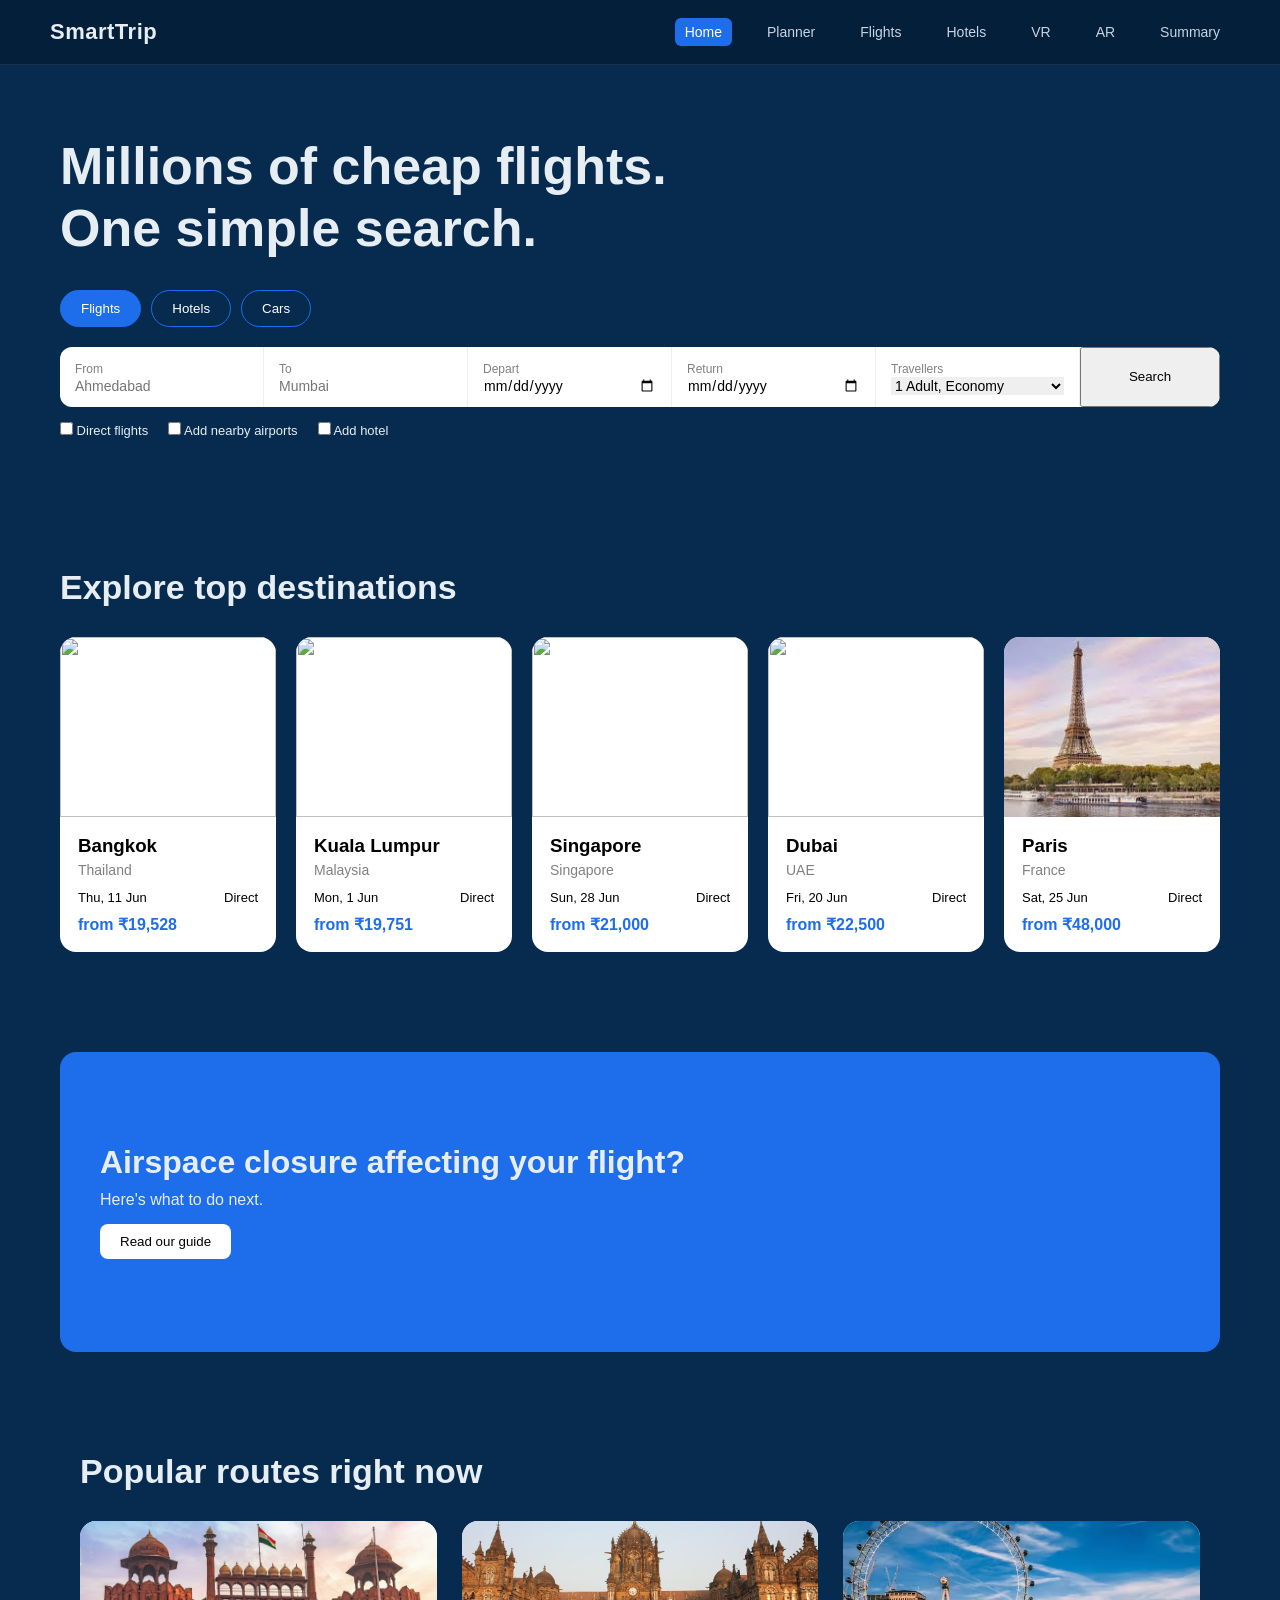
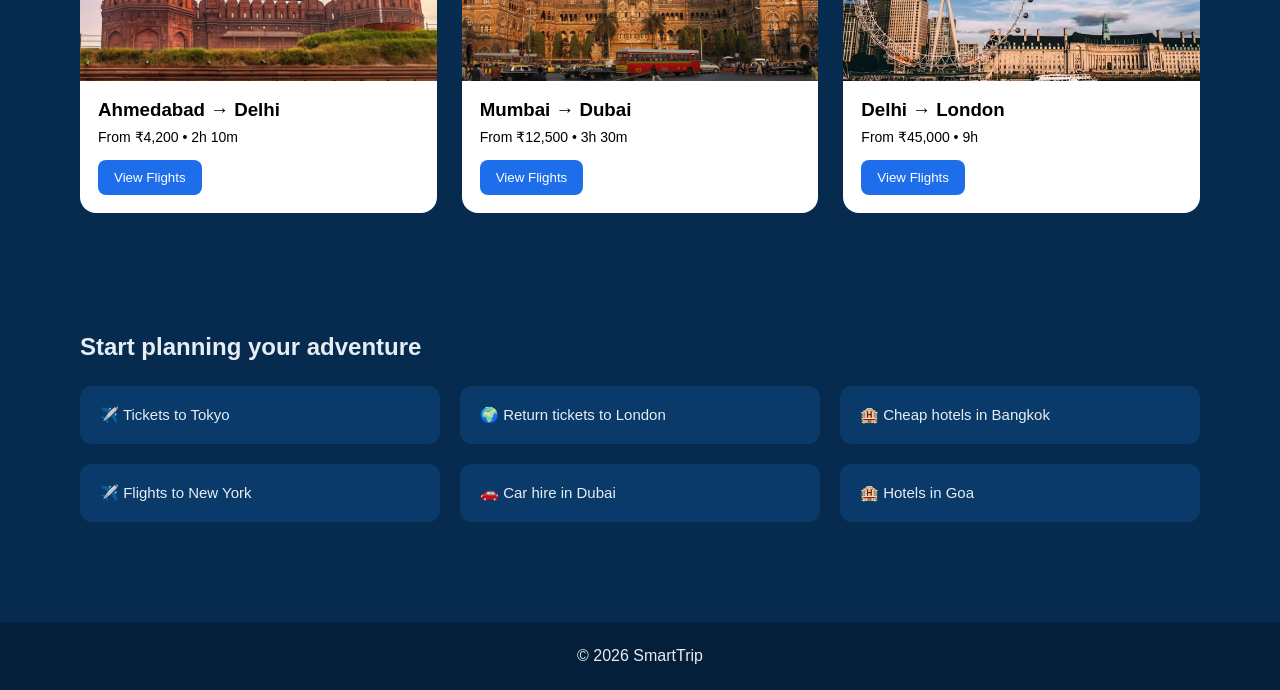
==== index.html @ 6f410078 "Add files via upload" ====
<!DOCTYPE html>
<html lang="en">
<head>
  <meta charset="UTF-8">
  <title>SmartTrip</title>
  <link rel="stylesheet" href="css/style.css">
</head>
<body>

<!-- NAVBAR -->
<header class="navbar">

  <div class="logo">SmartTrip</div>

  <!-- HAMBURGER (mobile) -->
  <div class="menu-toggle" onclick="toggleMenu()">☰</div>

  <nav class="nav-links" id="navLinks">
    <a href="index.html">Home</a>
    <a href="planner.html">Planner</a>
    <a href="booking.html">Flights</a>
    <a href="hotels.html">Hotels</a>
    <a href="vr.html">VR</a>
    <a href="ar.html">AR</a>
    <a href="summary.html">Summary</a>
  </nav>

</header>

<!-- HERO -->
<section class="hero">
  <div class="hero-content">
    <h1>Millions of cheap flights.<br>One simple search.</h1>

    <!-- TABS -->
    <div class="tabs">
      <button class="active">Flights</button>
      <button>Hotels</button>
      <button>Cars</button>
    </div>

    <!-- SEARCH BAR -->
    <div class="search-container">

      <div class="input-box">
        <label>From</label>
        <input id="from" placeholder="Ahmedabad">
      </div>

      <div class="input-box">
        <label>To</label>
        <input id="to" placeholder="Mumbai">
      </div>

      <div class="input-box">
        <label>Depart</label>
        <input id="depart" type="date">
      </div>

      <div class="input-box">
        <label>Return</label>
        <input id="return" type="date">
      </div>

      <div class="input-box">
        <label>Travellers</label>
        <select id="travelers">
          <option>1 Adult, Economy</option>
          <option>2 Adults, Economy</option>
        </select>
      </div>

    <button onclick="searchFlights()">Search</button>
    </div>

    <!-- OPTIONS -->
    <div class="options">
      <label><input type="checkbox"> Direct flights</label>
      <label><input type="checkbox"> Add nearby airports</label>
      <label><input type="checkbox"> Add hotel</label>
    </div>

  </div>
</section>

<!-- QUICK CARDS -->
<section class="destinations-section">

  <h2>Explore top destinations</h2>

  <div class="destinations-grid">

    <!-- CARD -->
    <div class="destination-card">
      <div class="destination-img">
        <img src="https://content.skyscnr.com/m/fe0aae1ac5d477ea/original/sync_206568682_2024_BenA_Bangkok_ChaoprayaRiverCruise_27536671_3989.jpg">
      </div>

      <div class="destination-content">
        <h3>Bangkok</h3>
        <p>Thailand</p>

        <div class="destination-info">
          <span>Thu, 11 Jun</span>
          <span>Direct</span>
        </div>

        <div class="price">from ₹19,528</div>
      </div>
    </div>

    <div class="destination-card">
      <div class="destination-img">
        <img src="https://content.skyscnr.com/dc3bc489366201fb1350f7537bf039cd/stock-photo-sunrise-view-in-kuala-lumpur-city-centre-102472231.jpg">
      </div>

      <div class="destination-content">
        <h3>Kuala Lumpur</h3>
        <p>Malaysia</p>

        <div class="destination-info">
          <span>Mon, 1 Jun</span>
          <span>Direct</span>
        </div>

        <div class="price">from ₹19,751</div>
      </div>
    </div>

    <div class="destination-card">
      <div class="destination-img">
        <img src="https://content.skyscnr.com/m/34b1fa8843e83657/original/GettyImages-485972972.jpg">
      </div>

      <div class="destination-content">
        <h3>Singapore</h3>
        <p>Singapore</p>

        <div class="destination-info">
          <span>Sun, 28 Jun</span>
          <span>Direct</span>
        </div>

        <div class="price">from ₹21,000</div>
      </div>
    </div>

    <div class="destination-card">
    <div class="destination-img">
      <img src="https://content.skyscnr.com/89752adf383cb4193b53df7bb2635ded/GettyImages-477327968.jpg">
    </div>
    <div class="destination-content">
      <h3>Dubai</h3>
      <p>UAE</p>
      <div class="destination-info">
        <span>Fri, 20 Jun</span>
        <span>Direct</span>
      </div>
      <div class="price">from ₹22,500</div>
    </div>
  </div>

  <div class="destination-card">
    <div class="destination-img">
      <img src="[data-uri]">
    </div>
    <div class="destination-content">
      <h3>Paris</h3>
      <p>France</p>
      <div class="destination-info">
        <span>Sat, 25 Jun</span>
        <span>Direct</span>
      </div>
      <div class="price">from ₹48,000</div>
    </div>
  </div>

  </div>

</section>

<!-- PROMO SECTION -->
<section class="promo">
  <div class="promo-text">
    <h2>Airspace closure affecting your flight?</h2>
    <p>Here's what to do next.</p>
    <button>Read our guide</button>
  </div>

  <div class="promo-img"></div>
</section>

<!-- FLIGHTS LIST -->
<section class="routes-section">

  <h2>Popular routes right now</h2>

  <div class="routes-grid">

    <!-- CARD -->
    <div class="route-card">
      <div class="route-img">
        <img src="AdobeStock_264584185-scaled.jpeg">
      </div>

      <div class="route-content">
        <h3>Ahmedabad → Delhi</h3>
        <p>From ₹4,200 • 2h 10m</p>
        <button>View Flights</button>
      </div>
    </div>

    <div class="route-card">
      <div class="route-img">
        <img src="6362166797_88d84af6f8_b-1.jpg">
      </div>

      <div class="route-content">
        <h3>Mumbai → Dubai</h3>
        <p>From ₹12,500 • 3h 30m</p>
        <button>View Flights</button>
      </div>
    </div>

    <div class="route-card">
      <div class="route-img">
        <img src="london.avif">
      </div>

      <div class="route-content">
        <h3>Delhi → London</h3>
        <p>From ₹45,000 • 9h</p>
        <button>View Flights</button>
      </div>
    </div>

  </div>

</section>

<!-- EXPLORE -->
<section class="explore-section">

  <h2>Start planning your adventure</h2>

  <div class="explore-grid">

    <div class="explore-card">✈️ Tickets to Tokyo</div>
    <div class="explore-card">🌍 Return tickets to London</div>
    <div class="explore-card">🏨 Cheap hotels in Bangkok</div>
    <div class="explore-card">✈️ Flights to New York</div>
    <div class="explore-card">🚗 Car hire in Dubai</div>
    <div class="explore-card">🏨 Hotels in Goa</div>

  </div>

</section>

<!-- FOOTER -->
<footer class="footer">
  <p>© 2026 SmartTrip</p>
</footer>

<script src="js/app.js"></script>
</body>
</html>
---- css/style.css ----
/* RESET */
* {
  margin: 0;
  padding: 0;
  box-sizing: border-box;
  font-family: 'Segoe UI', sans-serif;
}

body {
  background: #062B4F;
  color: #e6edf3;
}

/* NAVBAR */
.navbar {
  display: flex;
  justify-content: space-between;
  align-items: center;
  padding: 18px 50px;
  background: #041f3a;
  border-bottom: 1px solid rgba(255,255,255,0.08);
}

.logo {
  font-size: 22px;
  font-weight: 700;
  letter-spacing: 0.5px;
}

.nav-links {
  display: flex;
  align-items: center;
  gap: 25px;
}

.nav-links a {
  color: #c7d4e3;
  text-decoration: none;
  font-size: 14px;
  transition: 0.2s;
}

.nav-links a:hover {
  color: white;
}

/* HERO */
.hero {
  padding: 70px 60px;
}

.hero h1 {
  font-size: 52px;
  font-weight: 700;
  line-height: 1.2;
  margin-bottom: 30px;
}

/* TABS */
.tabs {
  display: flex;
  gap: 10px;
  margin-bottom: 20px;
}

.tabs button {
  padding: 10px 20px;
  border-radius: 25px;
  border: 1px solid #1E6DEB;
  background: transparent;
  color: white;
  cursor: pointer;
  transition: 0.2s;
}

.tabs button.active,
.tabs button:hover {
  background: #1E6DEB;
}

/* SEARCH BAR */
.search-container {
  display: grid;
  grid-template-columns: repeat(5, 1fr) 140px;
  background: white;
  border-radius: 12px;
  overflow: hidden;
  margin-top: 15px;
}

.input-box {
  padding: 12px 15px;
  border-right: 1px solid #eee;
  color: black;
}

.input-box label {
  font-size: 12px;
  color: gray;
}

.input-box input,
.input-box select {
  width: 100%;
  border: none;
  outline: none;
  font-size: 14px;
}

.search-btn {
  background: #1E6DEB;
  color: white;
  border: none;
  font-weight: 600;
  cursor: pointer;
  transition: 0.2s;
}

.search-btn:hover {
  background: #1557c5;
}

/* OPTIONS */
.options {
  margin-top: 15px;
  display: flex;
  gap: 20px;
  font-size: 13px;
}

/* SECTIONS */
.section {
  padding: 60px;
}

.section h2 {
  margin-bottom: 25px;
}

/* CARDS */
.cards {
  display: grid;
  grid-template-columns: repeat(3, 1fr);
  gap: 25px;
}

.card {
  background: white;
  color: black;
  padding: 20px;
  border-radius: 14px;
  transition: 0.2s;
}

.card:hover {
  transform: translateY(-5px);
}

.card h3 {
  margin-bottom: 10px;
}

.card button {
  margin-top: 15px;
  padding: 10px;
  background: #1E6DEB;
  border: none;
  color: white;
  border-radius: 8px;
  cursor: pointer;
}

/* QUICK */
.quick-section {
  display: flex;
  gap: 20px;
  padding: 40px 60px;
}

.quick-card {
  flex: 1;
  background: #0a3a6a;
  padding: 25px;
  border-radius: 12px;
  text-align: center;
  font-weight: 500;
  cursor: pointer;
  transition: 0.2s;
}

.quick-card:hover {
  background: #114c8c;
}

/* PROMO */
.promo {
  display: flex;
  align-items: center;
  justify-content: space-between;
  margin: 40px 60px;
  padding: 40px;
  background: #1E6DEB;
  border-radius: 16px;
}

.promo-text h2 {
  font-size: 32px;
  margin-bottom: 10px;
}

.promo-text button {
  margin-top: 15px;
  padding: 10px 20px;
  border: none;
  background: white;
  color: black;
  border-radius: 8px;
  cursor: pointer;
}

.promo-img {
  width: 40%;
  height: 220px;
  border-radius: 12px;
  background: url('https://images.unsplash.com/photo-1502920917128-1aa500764ce7') center/cover;
}

/* FOOTER */
.footer {
  text-align: center;
  padding: 25px;
  background: #041f3a;
  margin-top: 40px;
}

/* RESPONSIVE */
@media (max-width: 900px) {
  .search-container {
    grid-template-columns: 1fr;
  }

  .cards {
    grid-template-columns: 1fr;
  }

  .promo {
    flex-direction: column;
  }

  .promo-img {
    width: 100%;
    margin-top: 20px;
  }
}

/* SUMMARY PAGE */

.summary-container {
  padding: 60px;
  max-width: 1200px;
  margin: auto;
}

.summary-container h1 {
  margin-bottom: 30px;
}

/* GRID */
.summary-grid {
  display: grid;
  grid-template-columns: 2fr 1fr;
  gap: 25px;
}

/* CARDS */
.summary-card {
  background: white;
  color: black;
  padding: 25px;
  border-radius: 14px;
  margin-bottom: 20px;
  line-height: 1.6;
}

.summary-card h3 {
  margin-bottom: 12px;
}

/* RIGHT SIDE */
.summary-right .summary-card {
  margin-bottom: 20px;
}

.highlight {
  background: #1E6DEB;
  color: white;
}

/* BUTTON */
.primary-btn {
  width: 100%;
  padding: 15px;
  background: #1E6DEB;
  border: none;
  color: white;
  border-radius: 10px;
  font-size: 16px;
  cursor: pointer;
}

/* RESPONSIVE */
@media(max-width: 900px){
  .summary-grid {
    grid-template-columns: 1fr;
  }
}

/* PLANNER PAGE */

.planner-container {
  max-width: 1200px;
  margin: auto;
  padding: 60px 40px;
}

/* HEADER */
.planner-header {
  margin-bottom: 25px;
}

.planner-header h1 {
  font-size: 40px;
  margin-bottom: 8px;
}

.planner-header p {
  color: #9fb3c8;
}

/* GRID FIX */
.planner-grid {
  display: grid;
  grid-template-columns: repeat(3, 1fr);
  gap: 25px;
}

/* CARDS */
.planner-card {
  background: white;
  color: black;
  padding: 25px;
  border-radius: 16px;
  transition: 0.2s;
}

.planner-card:hover {
  transform: translateY(-6px);
}

.planner-card h3 {
  margin-bottom: 10px;
}

.planner-card p {
  margin-bottom: 15px;
}

.planner-card button {
  padding: 10px 15px;
  background: #1E6DEB;
  border: none;
  color: white;
  border-radius: 8px;
  cursor: pointer;
}

/* DIVIDER (THIS FIXES EMPTY SPACE FEEL) */
.divider {
  height: 1px;
  background: rgba(255,255,255,0.1);
  margin: 50px 0;
}

/* RESPONSIVE */
@media(max-width: 900px){
  .planner-grid {
    grid-template-columns: 1fr;
  }
}

/* BOOKING PAGE */

.booking-container {
  max-width: 1200px;
  margin: auto;
  padding: 60px 40px;
}

.sub {
  color: #9fb3c8;
  margin-bottom: 25px;
}

/* LAYOUT */
.booking-layout {
  display: grid;
  grid-template-columns: 280px 1fr;
  gap: 25px;
}

/* FILTERS */
.filters {
  background: #041f3a;
  padding: 20px;
  border-radius: 12px;
}

.filter-box {
  margin-bottom: 20px;
}

/* RESULTS */
.results {
  display: flex;
  flex-direction: column;
  gap: 15px;
}

/* FLIGHT CARD */
.flight-card {
  background: white;
  color: black;
  padding: 20px;
  border-radius: 14px;
  display: flex;
  justify-content: space-between;
  align-items: center;
}

.flight-info span {
  font-size: 13px;
  color: gray;
}

.flight-price h2 {
  margin-bottom: 10px;
}

.flight-price button,
.hotel-card button {
  background: #1E6DEB;
  color: white;
  border: none;
  padding: 10px 18px;
  border-radius: 10px;
  font-size: 14px;
  cursor: pointer;
  transition: 0.2s;
}

.flight-price button:hover,
.hotel-card button:hover {
  background: #1557c5;
}
/* RESPONSIVE */
@media(max-width: 900px){
  .booking-layout {
    grid-template-columns: 1fr;
  }
}

/* HOTEL CARD (same style as flights) */
.hotel-card {
  background: white;
  color: black;
  padding: 20px;
  border-radius: 14px;
  display: flex;
  justify-content: space-between;
  align-items: center;
}

.flight-card,
.hotel-card {
  display: flex;
  justify-content: space-between;
  align-items: center;
}

.flight-price {
  text-align: right;
}

/* NAVBAR IMPROVED */

.navbar {
  display: flex;
  justify-content: space-between;
  align-items: center;
  padding: 18px 50px;
  background: #041f3a;
  border-bottom: 1px solid rgba(255,255,255,0.08);
}

.logo {
  font-size: 22px;
  font-weight: 700;
}

/* LINKS */
.nav-links {
  display: flex;
  gap: 25px;
}

.nav-links a {
  color: #c7d4e3;
  text-decoration: none;
  font-size: 14px;
  padding: 6px 10px;
  border-radius: 6px;
  transition: 0.2s;
}

.nav-links a:hover {
  color: white;
  background: rgba(255,255,255,0.08);
}

/* ACTIVE LINK */
.nav-links a.active {
  background: #1E6DEB;
  color: white;
}

/* MOBILE */
.menu-toggle {
  display: none;
  font-size: 22px;
  cursor: pointer;
}

@media(max-width: 900px){
  .menu-toggle {
    display: block;
  }

  .nav-links {
    position: absolute;
    top: 60px;
    right: 20px;
    background: #041f3a;
    flex-direction: column;
    padding: 15px;
    border-radius: 10px;
    display: none;
  }

  .nav-links.show {
    display: flex;
  }
}

/* COMMON CONTAINER */
.container {
  max-width: 1200px;
  margin: auto;
  padding: 60px 40px;
}

/* HEADER */
.page-header {
  margin-bottom: 30px;
}

.page-header h1 {
  font-size: 42px;
  margin-bottom: 10px;
}

.page-header p {
  color: #9fb3c8;
}

/* GRID */
.grid-3 {
  display: grid;
  grid-template-columns: repeat(3, 1fr);
  gap: 25px;
  margin-bottom: 40px;
}

/* INFO SECTION */
.info-section {
  margin-top: 40px;
}

/* INFO CARDS */
.info-card {
  background: #0a3a6a;
  padding: 20px;
  border-radius: 12px;
}

.info-card h4 {
  margin-bottom: 8px;
}

/* RESPONSIVE */
@media(max-width: 900px){
  .grid-3 {
    grid-template-columns: 1fr;
  }
}

/* EXPLORE SECTION */

.explore-section {
  width: 100%;
  padding: 60px 80px; /* edge spacing */
}

.explore-section h2 {
  margin-bottom: 25px;
}

/* GRID */
.explore-grid {
  display: grid;
  grid-template-columns: repeat(3, 1fr);
  gap: 20px;
}

/* CARDS */
.explore-card {
  background: #0a3a6a;
  padding: 20px;
  border-radius: 12px;
  cursor: pointer;
  transition: 0.2s;
  font-size: 15px;
}

.explore-card:hover {
  background: #114c8c;
  transform: translateY(-4px);
}

/* MOBILE */
@media(max-width: 900px){
  .explore-grid {
    grid-template-columns: 1fr;
  }
}

/* DESTINATIONS SECTION */

.destinations-section {
  width: 100%;
  padding: 60px 60px; /* space from edges */
}

.destinations-section h2 {
  font-size: 34px;   /* bigger */
  font-weight: 700;
  margin-bottom: 30px;
  text-align: left;  /* force left */
}

/* GRID */
.destinations-grid {
  display: grid;
  grid-template-columns: repeat(5, 1fr); /* 👈 5 columns */
  gap: 20px;
}

/* CARD */
.destination-card {
  background: white;
  color: black;
  border-radius: 16px;
  overflow: hidden;
  cursor: pointer;
  transition: 0.25s;
}

.destination-card:hover {
  transform: translateY(-6px);
}

/* IMAGE (IMPORTANT — RECTANGLE FIX) */
.destination-img {
  width: 100%;
  height: 180px; /* THIS CONTROLS RECTANGLE SHAPE */
  overflow: hidden;
}

.destination-img img {
  width: 100%;
  height: 100%;
  object-fit: cover; /* keeps image perfectly fitted */
}

/* CONTENT */
.destination-content {
  padding: 18px;
}

.destination-content h3 {
  margin-bottom: 5px;
}

.destination-content p {
  color: gray;
  font-size: 14px;
  margin-bottom: 12px;
}

/* INFO ROW */
.destination-info {
  display: flex;
  justify-content: space-between;
  font-size: 13px;
  margin-bottom: 10px;
}

/* PRICE */
.price {
  color: #1E6DEB;
  font-weight: bold;
}

/* MOBILE */
@media(max-width: 900px){
  .destinations-grid {
    grid-template-columns: 1fr;
  }
}

/* ROUTES SECTION */

.routes-section {
  width: 100%;
  padding: 60px 80px;
}

.routes-section h2 {
  font-size: 34px;
  margin-bottom: 30px;
}

/* GRID */
.routes-grid {
  display: grid;
  grid-template-columns: repeat(3, 1fr);
  gap: 25px;
}

/* CARD */
.route-card {
  background: white;
  color: black;
  border-radius: 16px;
  overflow: hidden;
  transition: 0.2s;
}

.route-card:hover {
  transform: translateY(-5px);
}

/* IMAGE (same rectangle style) */
.route-img {
  width: 100%;
  height: 160px;
  overflow: hidden;
}

.route-img img {
  width: 100%;
  height: 100%;
  object-fit: cover;
}

/* CONTENT */
.route-content {
  padding: 18px;
}

.route-content h3 {
  margin-bottom: 8px;
}

.route-content p {
  margin-bottom: 15px;
  font-size: 14px;
}

/* BUTTON */
.route-content button {
  background: #1E6DEB;
  color: white;
  border: none;
  padding: 10px 16px;
  border-radius: 8px;
  cursor: pointer;
}

/* SEARCH BAR */
.search-input {
  width: 100%;
  padding: 14px 16px;
  margin-bottom: 20px;

  border: 1px solid #dcdcdc;
  border-radius: 10px;

  font-size: 15px;
  outline: none;

  transition: all 0.2s ease;
}

/* PLACEHOLDER */
.search-input::placeholder {
  color: #999;
}

/* FOCUS EFFECT */
.search-input:focus {
  border-color: #1E6DEB;
  box-shadow: 0 0 0 2px rgba(30, 109, 235, 0.15);
}

/* OPTIONAL: DARK BACKGROUND VERSION (if needed) */
.booking-container .search-input {
  background: white;
  color: black;
}
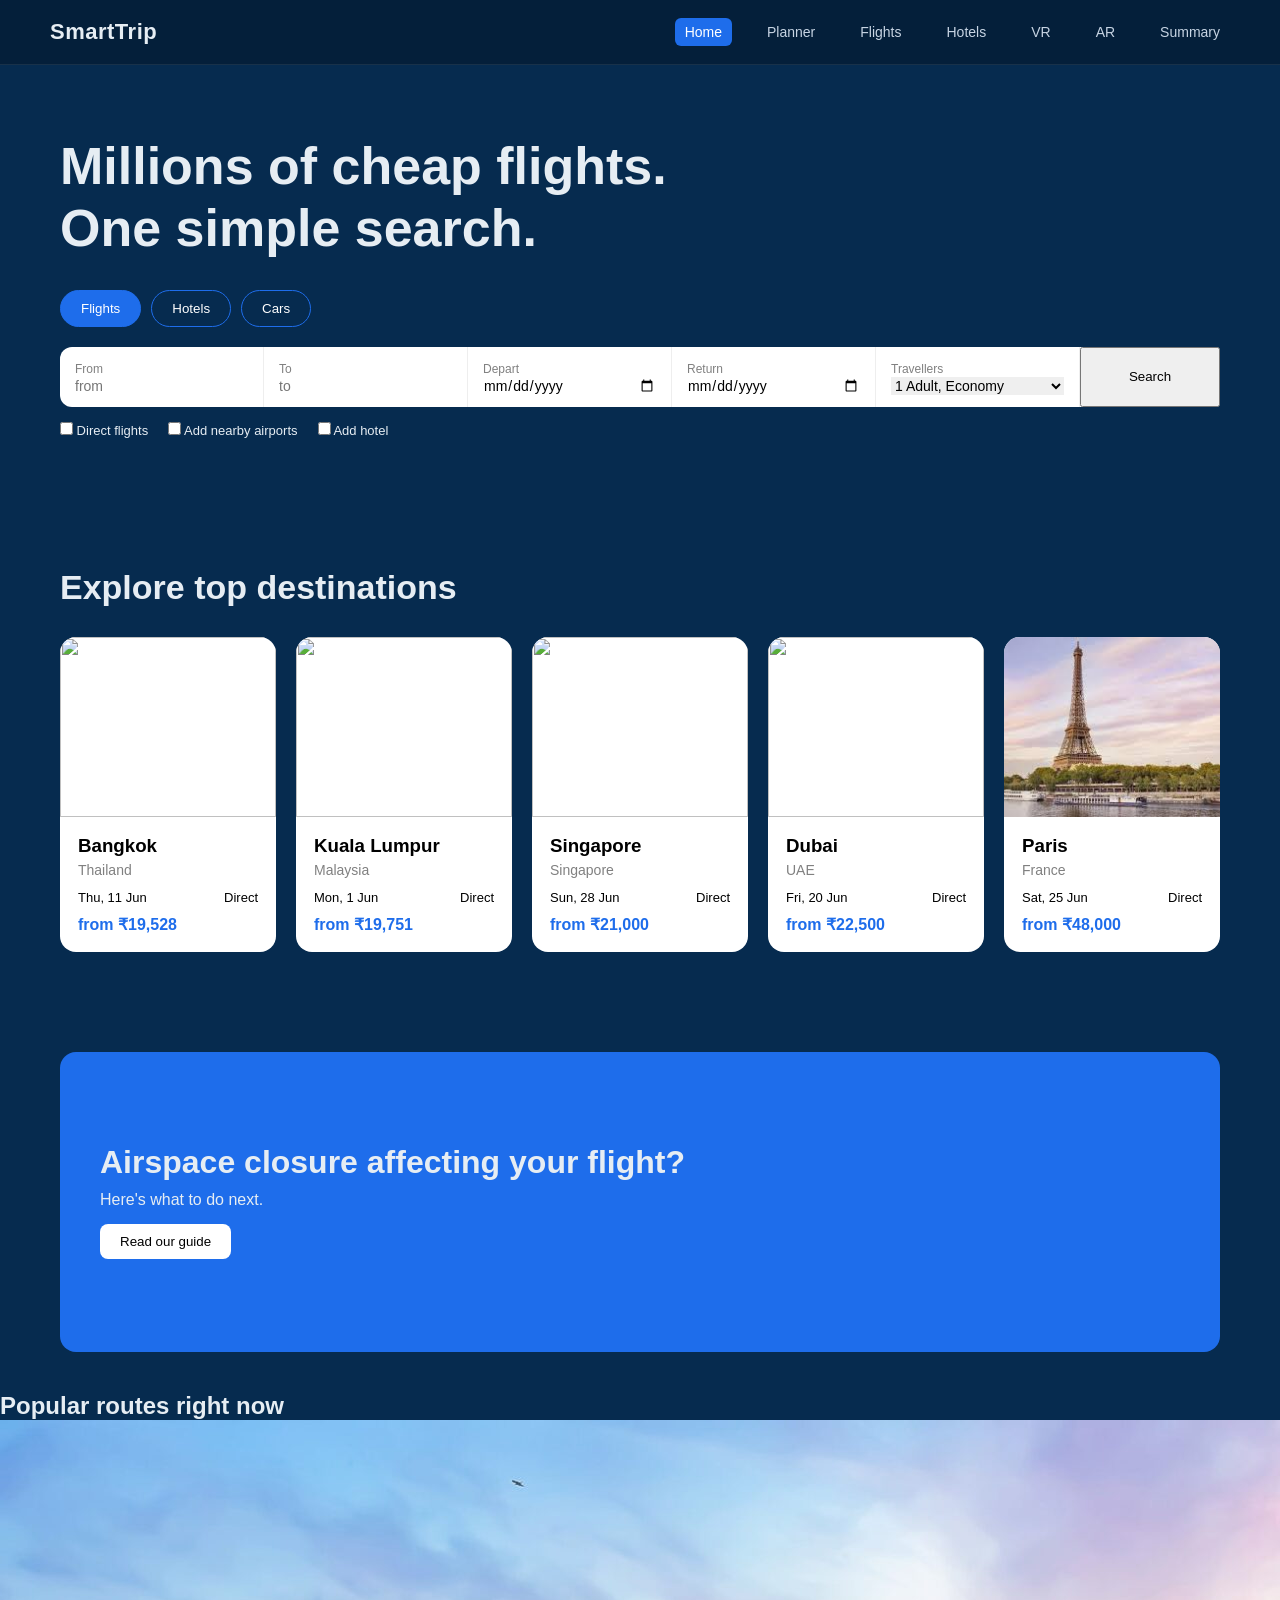
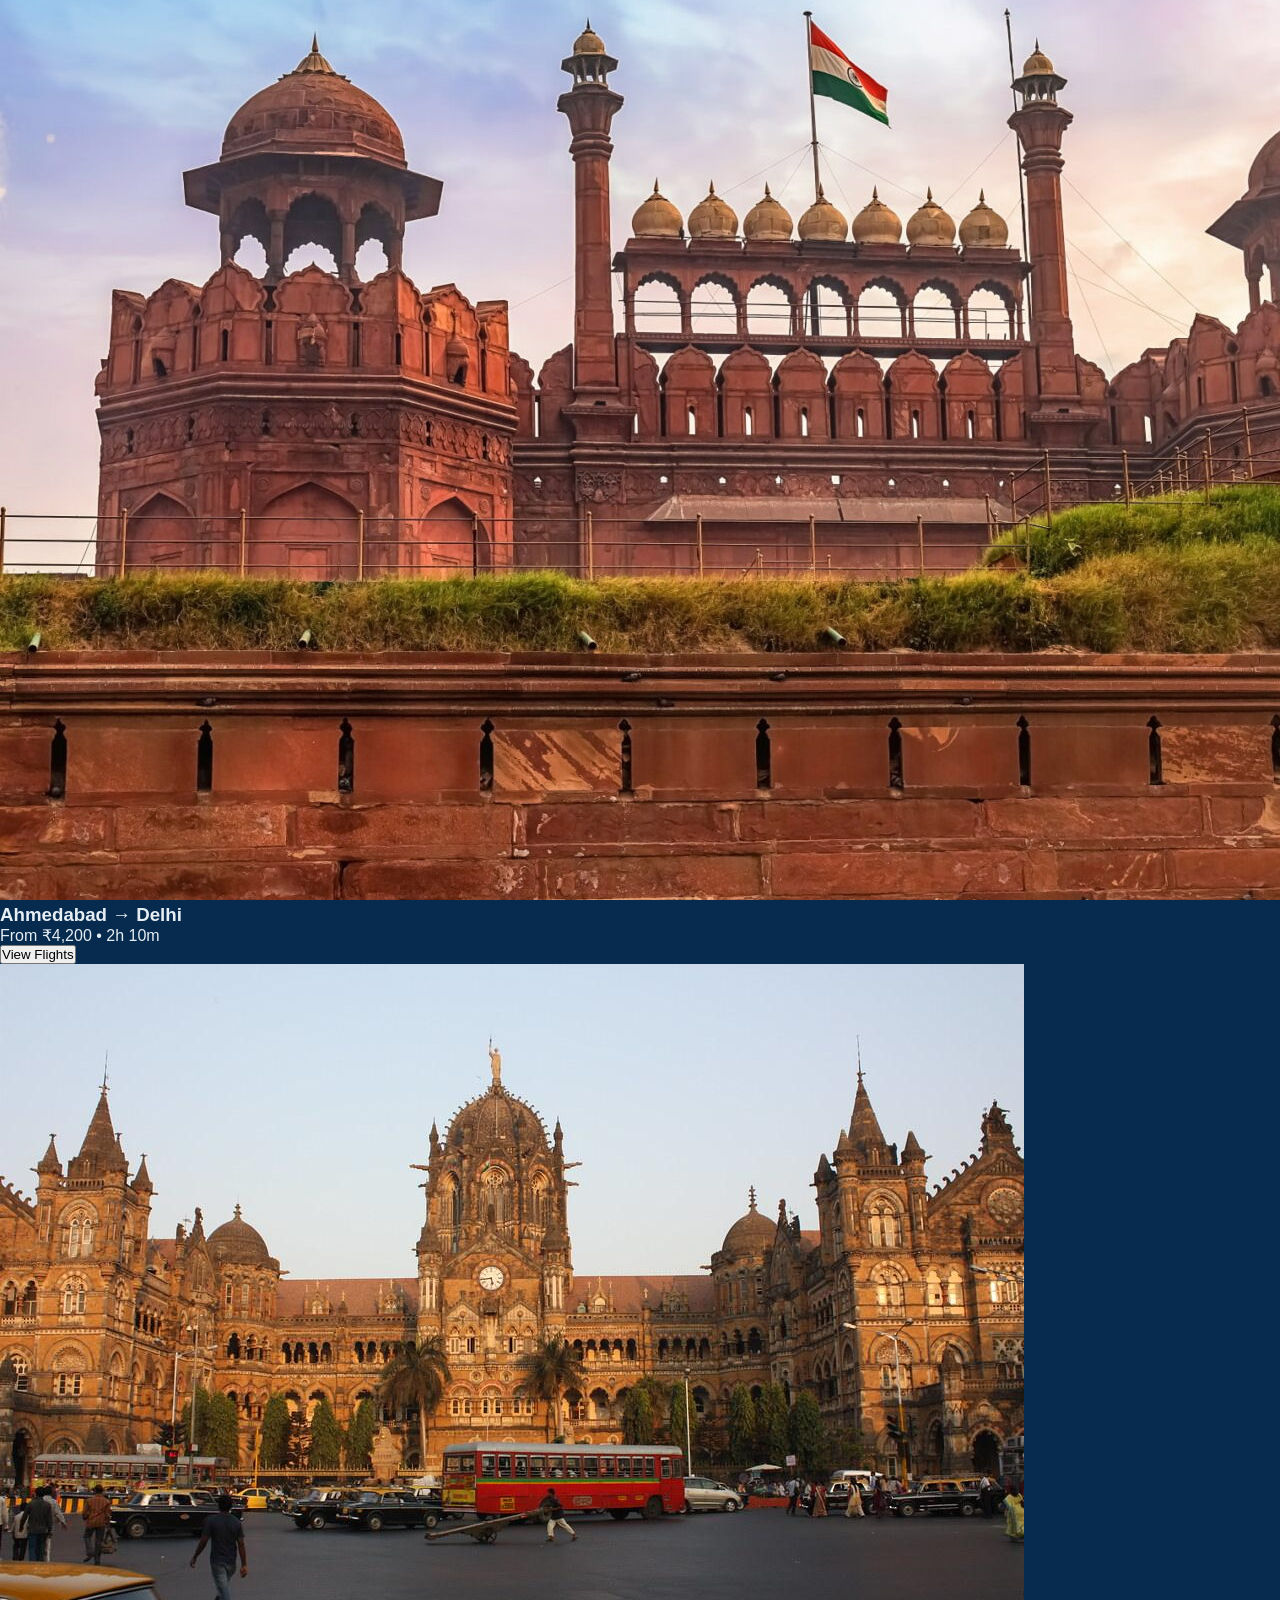
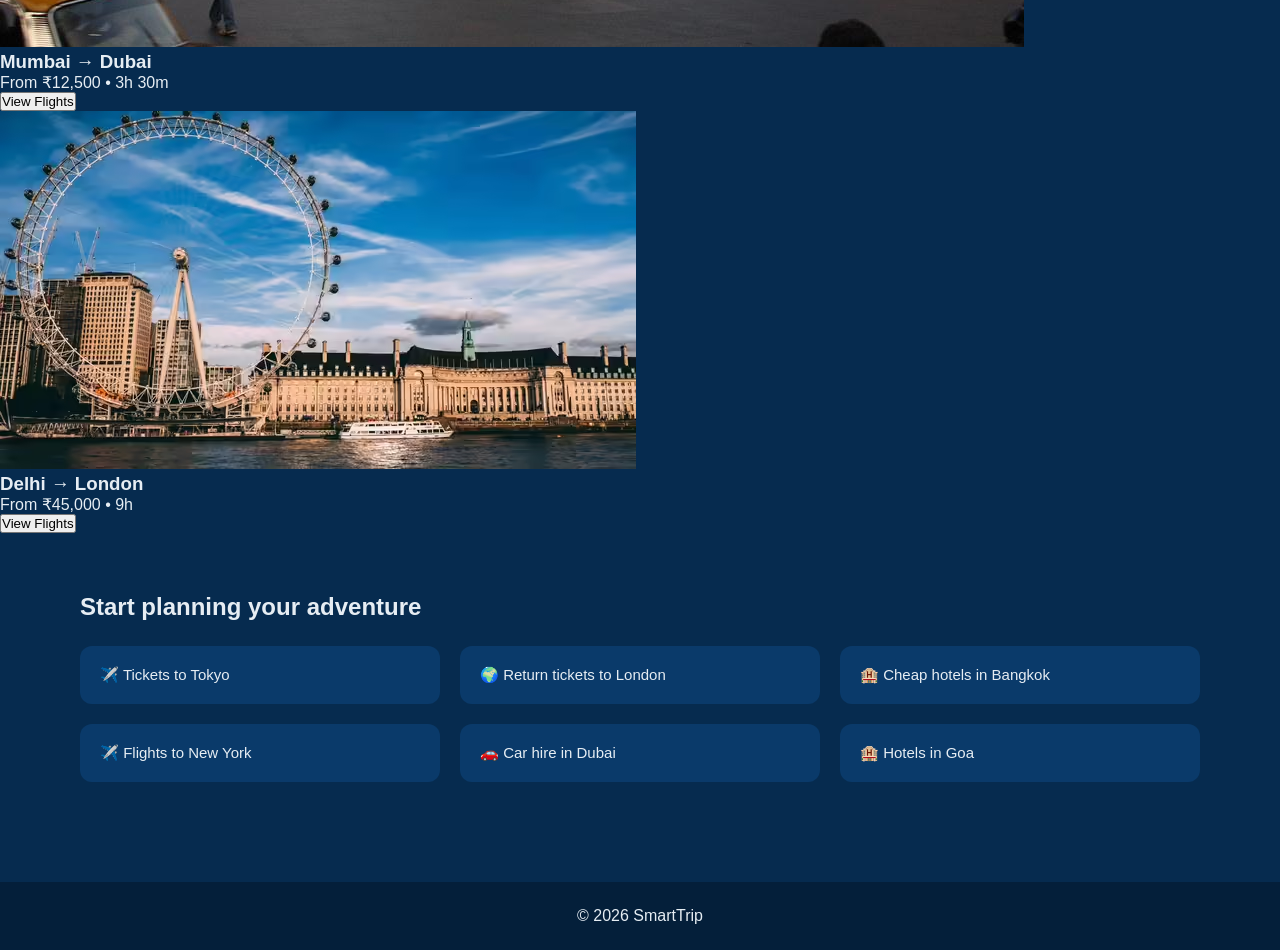
==== commit 78ae4ebc: "Update index.html" ====
--- a/index.html
+++ b/index.html
@@ -4,6 +4,7 @@
   <meta charset="UTF-8">
   <title>SmartTrip</title>
   <link rel="stylesheet" href="css/style.css">
+  <script src="https://maps.googleapis.com/maps/api/js?key=YOUR_API_KEY&libraries=places"></script>
 </head>
 <body>
 
@@ -44,12 +45,12 @@
 
       <div class="input-box">
         <label>From</label>
-        <input id="from" placeholder="Ahmedabad">
+       <input type="text" id="from" placeholder="from">
       </div>
 
       <div class="input-box">
         <label>To</label>
-        <input id="to" placeholder="Mumbai">
+        <input type="text" id="to" placeholder="to">
       </div>
 
       <div class="input-box">
@@ -262,5 +263,61 @@
 </footer>
 
 <script src="js/app.js"></script>
+<script src="js/app.js"></script>
+
+<script>
+const cities = [
+  "Dubai","Paris","London","New York","Tokyo",
+  "Singapore","Bangkok","Maldives","Goa","Delhi",
+  "Mumbai","Bangalore","Pune","Kuala Lumpur","Bali",
+  "Ahmedabad","Jaipur","Chennai","Hyderabad","Kolkata"
+];
+
+function setupAutocomplete(inputId){
+
+  const input = document.getElementById(inputId);
+
+  const box = document.createElement("div");
+  box.className = "autocomplete-box";
+
+  input.parentElement.appendChild(box);
+
+  input.addEventListener("input", () => {
+
+    const value = input.value.toLowerCase();
+    box.innerHTML = "";
+
+    if(value === "") return;
+
+    const filtered = cities.filter(c =>
+      c.toLowerCase().includes(value)
+    );
+
+    filtered.forEach(city => {
+      const div = document.createElement("div");
+      div.textContent = city;
+
+      div.onclick = () => {
+        input.value = city;
+        box.innerHTML = "";
+      };
+
+      box.appendChild(div);
+    });
+
+  });
+
+  document.addEventListener("click", (e) => {
+    if(!input.contains(e.target)){
+      box.innerHTML = "";
+    }
+  });
+}
+
+window.onload = () => {
+  setupAutocomplete("from");
+  setupAutocomplete("to");
+};
+</script>
 </body>
-</html>+</html>
--- a/css/style.css
+++ b/css/style.css
@@ -84,7 +84,6 @@
   grid-template-columns: repeat(5, 1fr) 140px;
   background: white;
   border-radius: 12px;
-  overflow: hidden;
   margin-top: 15px;
 }
 
@@ -92,6 +91,7 @@
   padding: 12px 15px;
   border-right: 1px solid #eee;
   color: black;
+  position: relative; /* Add this! */
 }
 
 .input-box label {
@@ -736,104 +736,36 @@
     grid-template-columns: 1fr;
   }
 }
-
-/* ROUTES SECTION */
-
-.routes-section {
+.autocomplete-box {
+  position: absolute;
+  /* Ensure it starts exactly below the input */
+  top: 100%; 
+  left: 0;
+  background: white;
   width: 100%;
-  padding: 60px 80px;
-}
-
-.routes-section h2 {
-  font-size: 34px;
-  margin-bottom: 30px;
-}
-
-/* GRID */
-.routes-grid {
-  display: grid;
-  grid-template-columns: repeat(3, 1fr);
-  gap: 25px;
-}
-
-/* CARD */
-.route-card {
-  background: white;
-  color: black;
-  border-radius: 16px;
-  overflow: hidden;
-  transition: 0.2s;
-}
-
-.route-card:hover {
-  transform: translateY(-5px);
-}
-
-/* IMAGE (same rectangle style) */
-.route-img {
-  width: 100%;
-  height: 160px;
-  overflow: hidden;
-}
-
-.route-img img {
-  width: 100%;
-  height: 100%;
-  object-fit: cover;
-}
-
-/* CONTENT */
-.route-content {
-  padding: 18px;
-}
-
-.route-content h3 {
-  margin-bottom: 8px;
-}
-
-.route-content p {
-  margin-bottom: 15px;
-  font-size: 14px;
-}
-
-/* BUTTON */
-.route-content button {
-  background: #1E6DEB;
-  color: white;
-  border: none;
-  padding: 10px 16px;
+  /* Added a shadow to give it depth and separate it from the background */
+  box-shadow: 0 4px 12px rgba(0, 0, 0, 0.15); 
   border-radius: 8px;
-  cursor: pointer;
-}
-
-/* SEARCH BAR */
-.search-input {
-  width: 100%;
-  padding: 14px 16px;
-  margin-bottom: 20px;
-
-  border: 1px solid #dcdcdc;
-  border-radius: 10px;
-
-  font-size: 15px;
-  outline: none;
-
-  transition: all 0.2s ease;
-}
-
-/* PLACEHOLDER */
-.search-input::placeholder {
-  color: #999;
-}
-
-/* FOCUS EFFECT */
-.search-input:focus {
-  border-color: #1E6DEB;
-  box-shadow: 0 0 0 2px rgba(30, 109, 235, 0.15);
-}
-
-/* OPTIONAL: DARK BACKGROUND VERSION (if needed) */
-.booking-container .search-input {
-  background: white;
-  color: black;
-}+  margin-top: 5px;
+  /* Higher z-index to stay on top of the search button/other inputs */
+  z-index: 1000; 
+  overflow-y: auto;
+  max-height: 250px;
+  color: #333; /* Ensuring text is dark and readable */
+}
+
+.autocomplete-box div {
+  padding: 12px 15px;
+  cursor: pointer;
+  border-bottom: 1px solid #f0f0f0;
+  transition: background 0.2s ease;
+}
+
+.autocomplete-box div:last-child {
+  border-bottom: none;
+}
+
+.autocomplete-box div:hover {
+  background: #f5f7ff; /* A slight blue tint to match your SmartTrip theme */
+  color: #006ce4;
+}
